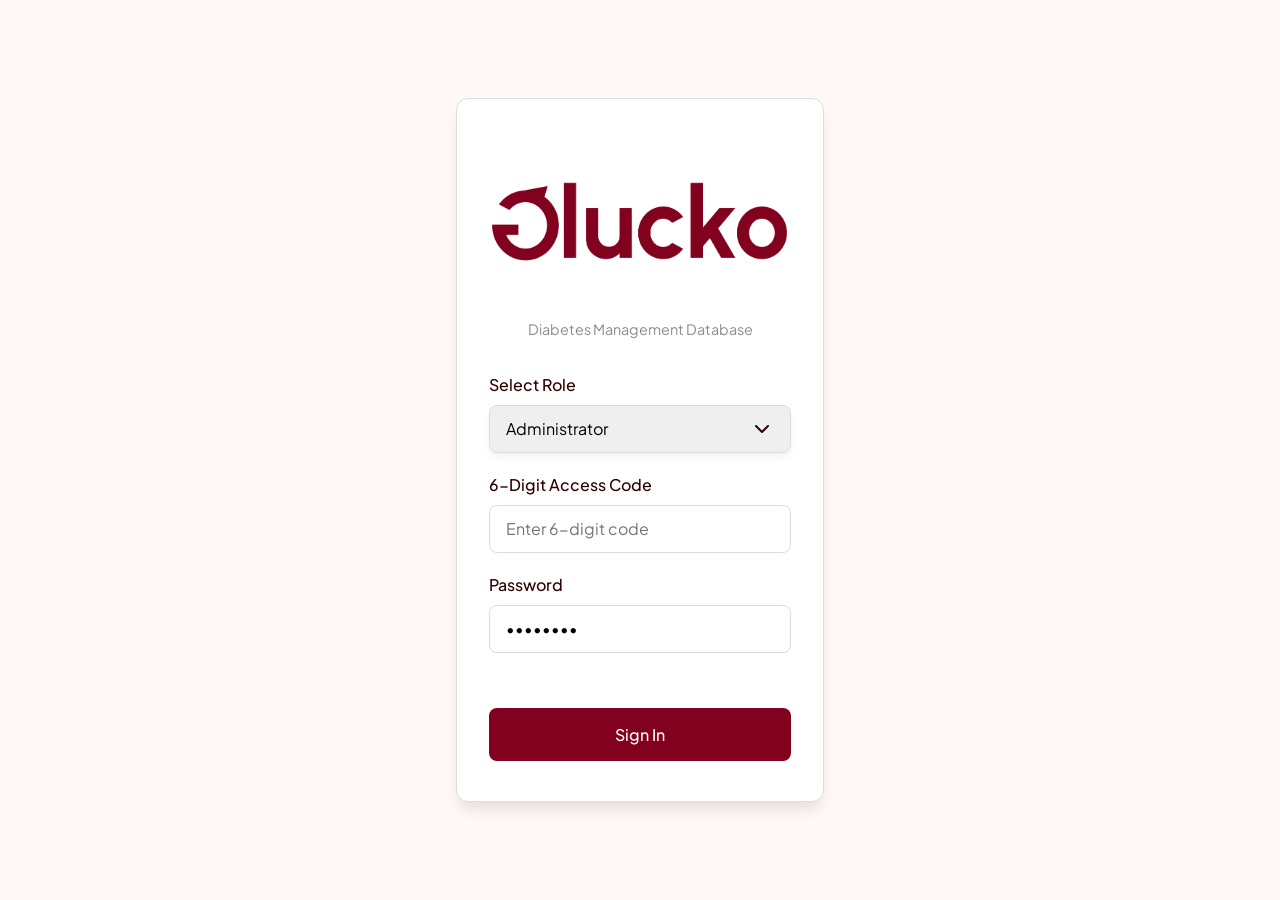
==== index.html @ 48fbfbfc "First Draft Created framework and added design systems" ====
<!DOCTYPE html>
<html lang="en">

<head>
    <meta charset="UTF-8">
    <meta name="viewport" content="width=device-width, initial-scale=1.0">
    <title>Glucko - Login</title>
    <!-- Google Fonts: Plus Jakarta Sans -->
    <link href="https://fonts.googleapis.com/css2?family=Plus+Jakarta+Sans:wght@400;500;600;700&display=swap"
        rel="stylesheet">
    <!-- Main Stylesheet -->
    <link rel="stylesheet" href="css/style.css">
</head>

<body class="login-body">
    <div class="login-container">
        <div class="login-card">
            <div class="logo">
                <!-- Using an SVG or text for Glucko logo based on color --a1 -->
                <img src="glucko-logo.png" alt="Glucko Logo" class="glucko-logo" width="300px" height="auto">
                <p>Diabetes Management Database</p>
            </div>

            <form id="login-form">
                <div class="form-group">
                    <label for="role-select">Select Role</label>
                    <select id="role-select" class="input-field" onchange="toggleLoginFields()">
                        <option value="admin">Administrator</option>
                        <option value="doctor">Doctor/Physician</option>
                    </select>
                </div>

                <!-- Admin specific fields -->
                <div id="admin-fields" class="role-fields active">
                    <div class="form-group">
                        <label for="admin-code">6-Digit Access Code</label>
                        <input type="text" id="admin-code" class="input-field" placeholder="Enter 6-digit code"
                            maxlength="6">
                    </div>
                    <div class="form-group">
                        <label for="admin-password">Password</label>
                        <input type="password" id="admin-password" class="input-field" value="password"
                            placeholder="••••••••">
                    </div>
                </div>

                <!-- Doctor specific fields -->
                <div id="doctor-fields" class="role-fields">
                    <div class="form-group">
                        <label for="hospital-select">Select Hospital (Location)</label>
                        <select id="hospital-select" class="input-field">
                            <option value="hoshp-1">General Memorial Hospital</option>
                            <option value="hoshp-2">Westside Clinic</option>
                            <option value="hoshp-3">Downtown Health Center</option>
                        </select>
                    </div>
                    <div class="form-group">
                        <label for="employee-id">Employee ID</label>
                        <input type="text" id="employee-id" class="input-field" placeholder="Enter Employee ID">
                    </div>
                </div>

                <div class="error-msg" id="login-error"></div>

                <button type="submit" class="btn-primary">Sign In</button>
            </form>
        </div>
    </div>

    <!-- Logic -->
    <script src="js/mockData.js"></script>
    <script src="js/app.js"></script>
    <script>
        // Init login logic
        document.addEventListener('DOMContentLoaded', () => {
            toggleLoginFields();
            document.getElementById('login-form').addEventListener('submit', handleLogin);
        });

        function toggleLoginFields() {
            const role = document.getElementById('role-select').value;
            if (role === 'admin') {
                document.getElementById('admin-fields').classList.add('active');
                document.getElementById('doctor-fields').classList.remove('active');
            } else {
                document.getElementById('admin-fields').classList.remove('active');
                document.getElementById('doctor-fields').classList.add('active');
            }
        }
    </script>
</body>

</html>
---- css/style.css ----
/* 
  Glucko Web Dashboard Styles
*/

:root {
  --lb: #FFF8F6;
  --db: #2D0101;
  --a1: #81011F;
  --a1-db: #810155;
  --gray: #8F8C8B;
  --light-gray: #DDDCDC;
  --font-family: 'Plus Jakarta Sans', sans-serif;
  --border-radius: 12px;
  --transition: all 0.2s ease-in-out;
  --spacing-4: 4px;
  --spacing-8: 8px;
  --spacing-16: 16px;
  --spacing-24: 24px;
  --spacing-32: 32px;
  --spacing-48: 48px;
}

* {
  box-sizing: border-box;
  margin: 0;
  padding: 0;
}

body {
  font-family: var(--font-family);
  background-color: var(--lb);
  color: var(--db);
  line-height: 1.5;
}

/* ==================================
   TYPOGRAPHY
   ================================== */
h1 {
  font-size: 32px;
}

h2 {
  font-size: 24px;
}

h3 {
  font-size: 20px;
}

h4 {
  font-size: 18px;
}

.text-small {
  font-size: 14px;
}

.caption {
  font-size: 12px;
}

h1,
h2,
h3,
h4 {
  font-weight: 600;
  color: var(--db);
}

.subtitle {
  color: var(--gray);
  font-size: 0.9rem;
  margin-bottom: 1rem;
}

.margin-bottom-sm {
  margin-bottom: 1rem;
}

/* ==================================
   COMMON UTILITIES
   ================================== */
.hidden {
  display: none !important;
}

.card {
  background-color: #fff;
  border-radius: var(--border-radius);
  padding: var(--spacing-24);
  box-shadow: 0 2px 4px rgba(0, 0, 0, 0.05);
  /* subtle shadow, low elevation */
  margin-bottom: var(--spacing-16);
  border: 1px solid var(--light-gray);
}

.card-header {
  display: flex;
  justify-content: space-between;
  align-items: center;
  margin-bottom: 1.5rem;
}

.divider {
  border: 0;
  border-top: 1px solid var(--light-gray);
  margin: 1.5rem 0;
}

.row-flex {
  display: flex;
  gap: 1rem;
  align-items: center;
}

/* ==================================
   BUTTONS AND INPUTS
   ================================== */
.input-field {
  width: 100%;
  height: 48px;
  padding: 12px 16px;
  border: 1px solid var(--light-gray);
  border-radius: 8px;
  font-size: 16px;
  font-family: var(--font-family);
  outline: none;
  transition: var(--transition);
}

.input-field:focus {
  border-color: var(--a1);
  box-shadow: 0 0 0 3px rgba(129, 1, 31, 0.1);
}

select.input-field {
  box-shadow: 0 4px 6px rgba(0, 0, 0, 0.05);
  appearance: none;
  background-image: url("data:image/svg+xml;charset=UTF-8,%3Csvg xmlns='http://www.w3.org/2000/svg' viewBox='0 0 24 24' fill='none' stroke='%232D0101' stroke-width='2' stroke-linecap='round' stroke-linejoin='round'%3E%3Cpolyline points='6 9 12 15 18 9'%3E%3C/polyline%3E%3C/svg%3E");
  background-repeat: no-repeat;
  background-position: right 16px center;
  background-size: 24px;
  padding-right: 48px;
}

textarea.auto-resize {
  height: auto;
  min-height: 48px;
  resize: none;
  overflow: hidden;
}

.btn-primary,
.btn-secondary,
.btn-logout,
.btn-text {
  padding: 16px 25px;
  border-radius: 8px;
  border: none;
  font-size: 16px;
  font-weight: 500;
  cursor: pointer;
  transition: var(--transition);
  display: inline-flex;
  align-items: center;
  gap: 8px;
  font-family: var(--font-family);
}

.btn-primary {
  background-color: var(--a1);
  color: #fff;
}

.btn-primary:hover {
  background-color: var(--a1-db);
}

.btn-secondary {
  background-color: #fff;
  color: var(--a1);
  border: 1px solid var(--a1);
  white-space: nowrap;
}

.btn-secondary:hover {
  background-color: var(--lb);
}

.btn-secondary.clicked-state {
  background-color: var(--a1);
  color: #fff;
}

.btn-text {
  background-color: transparent;
  color: var(--a1);
  padding: 0;
}

.btn-text:hover {
  text-decoration: underline;
}

.btn-logout {
  width: 100%;
  background-color: transparent;
  color: var(--db);
  padding: 0.75rem;
  justify-content: center;
  border: 1px solid var(--light-gray);
}

.btn-logout:hover {
  background-color: var(--light-gray);
}

.form-group {
  margin-bottom: 1.25rem;
}

.form-group label {
  display: block;
  font-weight: 500;
  margin-bottom: 0.5rem;
  color: var(--db);
}

.required {
  color: var(--a1);
}

/* ==================================
   LOGIN PAGE
   ================================== */
.login-body {
  display: flex;
  align-items: center;
  justify-content: center;
  min-height: 100vh;
  background-color: var(--lb);
}

.login-container {
  width: 100%;
  max-width: 400px;
  padding: 1rem;
}

.login-card {
  background-color: #fff;
  border-radius: var(--border-radius);
  padding: 2.5rem 2rem;
  box-shadow: 0 10px 15px -3px rgba(0, 0, 0, 0.1);
  border: 1px solid var(--light-gray);
}

.logo {
  text-align: center;
  margin-bottom: 2rem;
}

.logo h1 {
  font-size: 2.5rem;
  color: var(--a1);
  letter-spacing: -1px;
}

.logo p {
  color: var(--gray);
  font-size: 0.9rem;
}

.role-fields {
  display: none;
}

.role-fields.active {
  display: block;
}

.error-msg {
  color: var(--a1);
  font-size: 0.85rem;
  margin-bottom: 1rem;
  min-height: 1.2rem;
}

.login-card .btn-primary {
  width: 100%;
  justify-content: center;
}

/* ==================================
   DASHBOARD LAYOUT
   ================================== */
.layout {
  display: flex;
  min-height: 100vh;
}

/* Sidebar follows the branding from mobile reference:
   User wanted light background for sidebar */
.sidebar {
  width: 250px;
  background-color: var(--lb);
  border-right: 1px solid var(--light-gray);
  display: flex;
  flex-direction: column;
}

.sidebar-header {
  padding: 1.5rem;
  border-bottom: 1px solid var(--light-gray);
}

.sidebar-header h2 {
  color: var(--a1);
  font-size: 1.8rem;
  margin-bottom: 0.5rem;
}

.doctor-info {
  font-size: 0.85rem;
  color: var(--gray);
}

.doctor-info .doc-name {
  font-weight: 600;
  color: var(--db);
  display: block;
}

.sidebar-nav {
  flex: 1;
  padding: 1.5rem 1rem;
  display: flex;
  flex-direction: column;
  gap: 0.5rem;
}

.nav-item {
  display: flex;
  align-items: center;
  gap: 0.75rem;
  padding: 0.75rem 1rem;
  color: var(--db);
  text-decoration: none;
  border-radius: 8px;
  font-weight: 500;
  transition: var(--transition);
}

.nav-item:hover {
  background-color: var(--light-gray);
}

.nav-item.active {
  background-color: var(--db);
  color: var(--lb);
}

.nav-item.active svg {
  stroke: var(--lb);
}

.sidebar-footer {
  padding: 1rem;
}

/* Main Content */
.main-content {
  flex: 1;
  display: flex;
  flex-direction: column;
  background-color: #F8F9FA;
  /* slight contrast from sidebar */
}

.top-header {
  background-color: #fff;
  padding: 1.5rem 2rem;
  border-bottom: 1px solid var(--light-gray);
}

.content-container {
  padding: 2rem;
  flex: 1;
  overflow-y: auto;
}

.tab-pane {
  display: none;
}

.tab-pane.active {
  display: block;
  animation: fadeIn 0.3s ease;
}

@keyframes fadeIn {
  from {
    opacity: 0;
    transform: translateY(5px);
  }

  to {
    opacity: 1;
    transform: translateY(0);
  }
}

/* ==================================
   TABLES
   ================================== */
.table-responsive {
  overflow-x: auto;
}

.data-table {
  width: 100%;
  border-collapse: collapse;
}

.data-table th,
.data-table td {
  padding: 1rem;
  text-align: left;
  border-bottom: 1px solid var(--light-gray);
}

.data-table th {
  color: var(--gray);
  font-weight: 500;
  font-size: 0.9rem;
}

/* ==================================
   SEARCH & LISTS (PATIENT SEARCH)
   ================================== */
.search-bar {
  display: flex;
  gap: 1rem;
  margin-bottom: 2rem;
}

.grid-cards {
  display: grid;
  grid-template-columns: repeat(auto-fill, minmax(400px, 1fr));
  gap: 1.5rem;
}

.patient-card {
  cursor: pointer;
  transition: var(--transition);
  display: flex;
  flex-direction: column;
  gap: 0.5rem;
  border: 2px solid transparent;
}

.patient-card:hover {
  transform: translateY(-2px);
  border-color: var(--light-gray);
  box-shadow: 0 10px 15px -3px rgba(0, 0, 0, 0.1);
}

.pc-header {
  display: flex;
  justify-content: space-between;
  align-items: center;
}

.pc-id {
  color: var(--gray);
  font-size: 0.85rem;
}

.status-indicator {
  padding: 0.25rem 0.5rem;
  border-radius: 12px;
  font-size: 0.75rem;
  font-weight: 600;
}

.status-stable {
  background-color: #E2F5E9;
  color: #15803D;
}

.status-high {
  background-color: #FEE2E2;
  color: #B91C1C;
}

/* ==================================
   PATIENT PROFILE
   ================================== */
.profile-header {
  display: flex;
  justify-content: space-between;
  align-items: flex-start;
  margin-top: 1rem;
}

.profile-stats {
  display: flex;
  gap: 1.5rem;
}

.stat-box {
  background-color: var(--lb);
  padding: 1rem;
  border-radius: 8px;
  text-align: center;
  min-width: 120px;
}

.stat-label {
  display: block;
  font-size: 0.85rem;
  color: var(--gray);
}

.stat-value {
  font-size: 1.5rem;
  font-weight: 700;
  color: var(--a1);
}

.dashboard-grid {
  display: grid;
  grid-template-columns: 2fr 1fr;
  gap: 1.5rem;
}

.record-list {
  list-style: none;
}

.record-item {
  padding: 1rem 0;
  border-bottom: 1px solid var(--light-gray);
}

.record-item:last-child {
  border-bottom: none;
}

.ri-title {
  font-weight: 500;
  display: block;
}

.ri-detail {
  font-size: 0.85rem;
  color: var(--gray);
}

/* ==================================
   MODAL
   ================================== */
.modal {
  position: fixed;
  top: 0;
  left: 0;
  width: 100%;
  height: 100%;
  background-color: rgba(0, 0, 0, 0.5);
  display: flex;
  align-items: center;
  justify-content: center;
  z-index: 1000;
}

.modal-content {
  background-color: #fff;
  border-radius: var(--border-radius);
  width: 100%;
  max-width: 500px;
  box-shadow: 0 20px 25px -5px rgba(0, 0, 0, 0.1);
  overflow: hidden;
}

.modal-header {
  padding: 1.5rem;
  border-bottom: 1px solid var(--light-gray);
  display: flex;
  justify-content: space-between;
  align-items: center;
}

.close-modal {
  font-size: 1.5rem;
  cursor: pointer;
  color: var(--gray);
}

.close-modal:hover {
  color: var(--db);
}

.modal-body {
  padding: 1.5rem;
}

.modal-footer {
  padding: 1.5rem;
  background-color: var(--lb);
  border-top: 1px solid var(--light-gray);
  display: flex;
  justify-content: flex-end;
  gap: 1rem;
}

.checkbox-group label {
  font-weight: 400;
  display: flex;
  align-items: center;
  gap: 0.5rem;
  margin-bottom: 0.5rem;
}

svg {
  stroke-width: 1.5px;
}

.icon-lg {
  width: 30px;
  height: 30px;
}

.icon-sm {
  width: 20px;
  height: 20px;
}

/* Custom autocomplete dropdown for Patient Search */
#autocomplete-results {
  position: absolute;
  top: 100%;
  left: 0;
  right: 0;
  background-color: #fff;
  color: var(--db);
  box-shadow: 0 4px 6px rgba(0, 0, 0, 0.1);
  border-radius: 8px;
  max-height: 200px;
  overflow-y: auto;
  z-index: 100;
  margin-top: 4px;
}

#autocomplete-results .autocomplete-item {
  padding: 12px 16px;
  cursor: pointer;
  border-bottom: 1px solid #CCC;
}

#autocomplete-results .autocomplete-item:hover {
  background-color: #CCC;
}

/* ==================================
   APPOINTMENTS BOARD & BENTO CARDS
   ================================== */
.bento-grid {
  display: grid;
  grid-template-columns: repeat(auto-fill, minmax(400px, 1fr));
  gap: 1.5rem;
}

.appointment-card {
  background-color: #fff;
  border-radius: var(--border-radius);
  padding: 1.5rem;
  box-shadow: 0 4px 6px rgba(0, 0, 0, 0.05);
  display: flex;
  flex-direction: column;
  gap: 0.75rem;
  border: 1px solid var(--light-gray);
  transition: var(--transition);
}

.appointment-card:hover {
  transform: translateY(-2px);
  box-shadow: 0 10px 15px -3px rgba(0, 0, 0, 0.1);
}

.appointment-card h4 {
  margin-bottom: 0;
  font-size: 1.15rem;
}

.ac-time {
  color: var(--gray);
  font-weight: 400;
  font-size: 0.95rem;
}

.ac-date {
  color: var(--gray);
  font-size: 0.85rem;
  display: flex;
  align-items: center;
  gap: 0.35rem;
}

.ac-details {
  margin-top: 0.5rem;
  font-size: 0.9rem;
  color: var(--db);
  background-color: var(--lb);
  padding: 0.75rem;
  border-radius: 8px;
}

.ac-details strong {
  display: inline-block;
  margin-bottom: 0.25rem;
  font-size: 0.85rem;
  color: var(--gray);
}

.ac-actions {
  margin-top: auto;
  border-top: 1px solid var(--light-gray);
  padding-top: 1rem;
  display: flex;
  justify-content: flex-end;
}

.ac-actions .btn-secondary {
  overflow: hidden;
  text-overflow: ellipsis;
  white-space: nowrap;
  max-width: 100%;
}

.small-tabs {
  display: flex;
  gap: 0.5rem;
  background-color: #ECECEC;
  padding: 0.25rem;
  border-radius: 8px;
}

.small-tabs .tab-btn {
  padding: 0.5rem 1.25rem;
  border-radius: 6px;
  color: var(--gray);
  font-weight: 600;
  font-size: 0.9rem;
}

.small-tabs .tab-btn.active {
  background-color: #fff;
  color: var(--db);
  box-shadow: 0 2px 4px rgba(0,0,0,0.05);
}
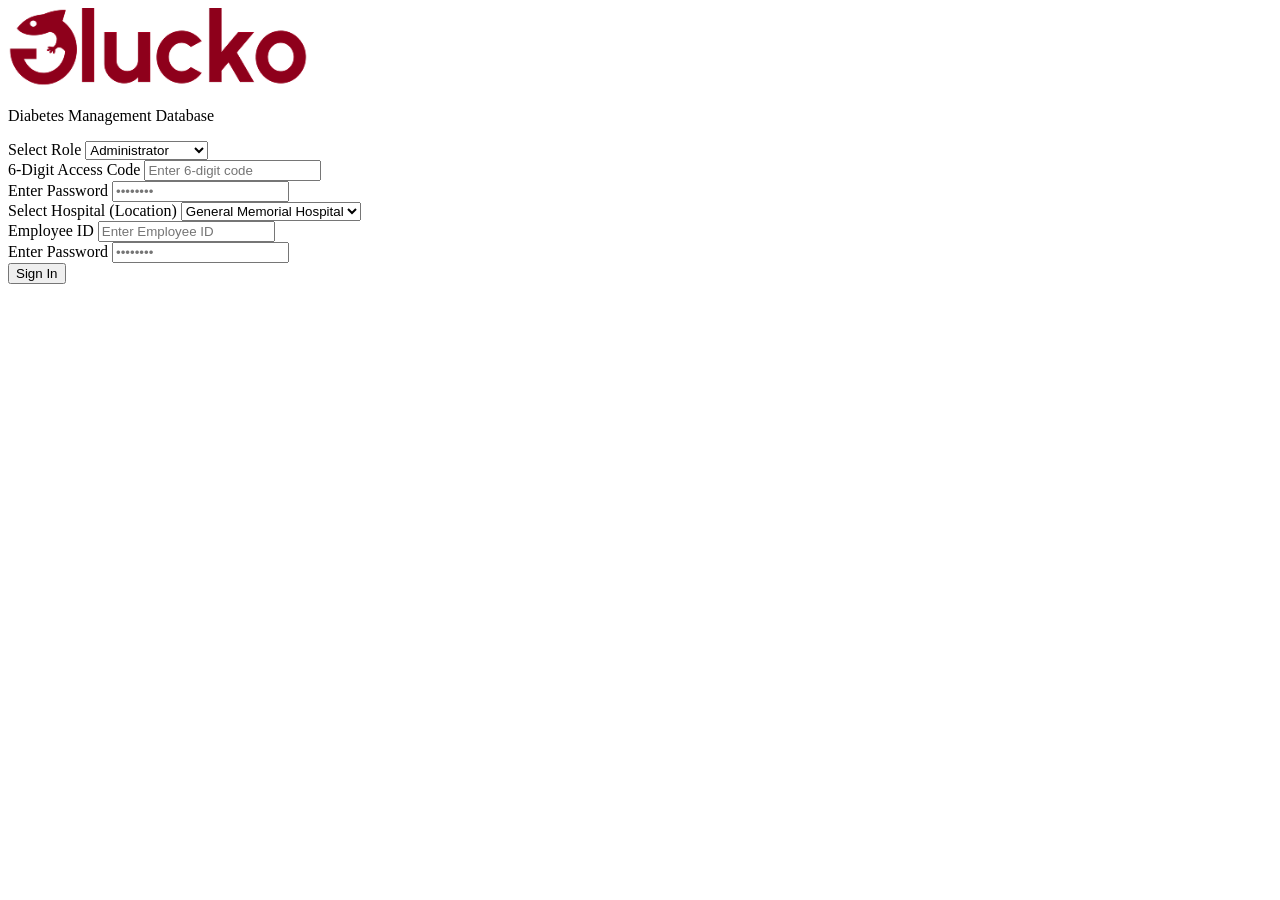
==== commit 30d960ab: "Uploaded js and css" ====
--- a/index.html
+++ b/index.html
@@ -38,8 +38,8 @@
                             maxlength="6">
                     </div>
                     <div class="form-group">
-                        <label for="admin-password">Password</label>
-                        <input type="password" id="admin-password" class="input-field" value="password"
+                        <label for="admin-password">Enter Password</label>
+                        <input type="password" id="admin-password" class="input-field"
                             placeholder="••••••••">
                     </div>
                 </div>
@@ -49,14 +49,18 @@
                     <div class="form-group">
                         <label for="hospital-select">Select Hospital (Location)</label>
                         <select id="hospital-select" class="input-field">
-                            <option value="hoshp-1">General Memorial Hospital</option>
-                            <option value="hoshp-2">Westside Clinic</option>
-                            <option value="hoshp-3">Downtown Health Center</option>
+                            <option value="General Memorial Hospital">General Memorial Hospital</option>
+                            <option value="Westside Clinic">Westside Clinic</option>
+                            <option value="Downtown Health Center">Downtown Health Center</option>
                         </select>
                     </div>
                     <div class="form-group">
                         <label for="employee-id">Employee ID</label>
                         <input type="text" id="employee-id" class="input-field" placeholder="Enter Employee ID">
+                    </div>
+                    <div class="form-group">
+                        <label for="doctor-password">Enter Password</label>
+                        <input type="password" id="doctor-password" class="input-field" placeholder="••••••••">
                     </div>
                 </div>
 
